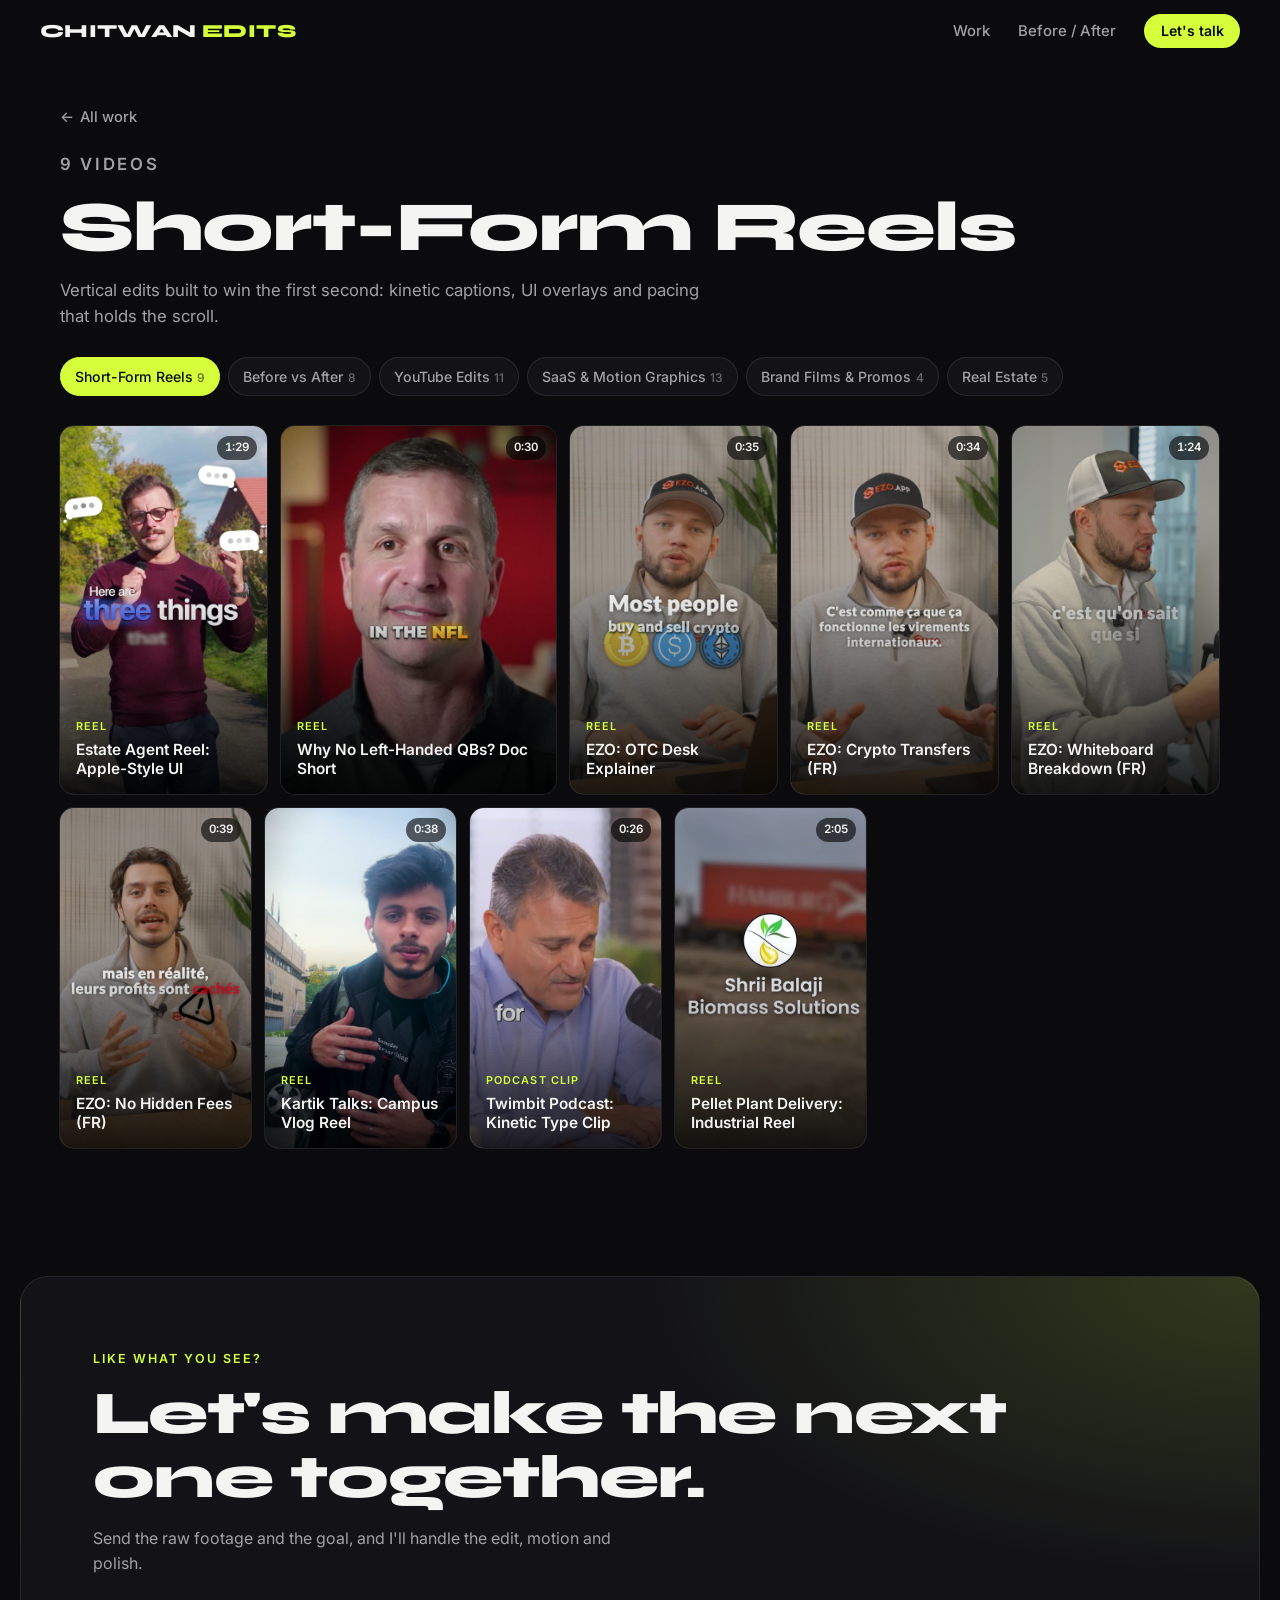
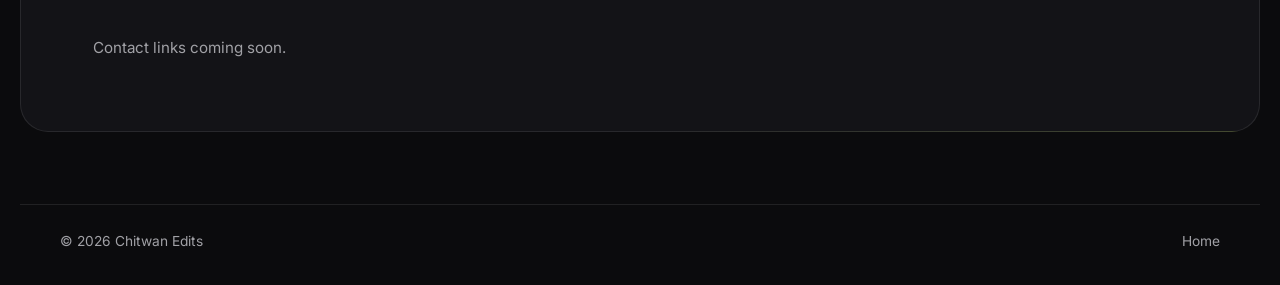
==== site/work.html @ 8f2af07e "Add Chitwan Edits portfolio site Static site with a scattered-clip hero, six work categories, hover " ====
<!doctype html>
<html lang="en">
<head>
  <meta charset="utf-8">
  <meta name="viewport" content="width=device-width, initial-scale=1">
  <title>Work | Chitwan Edits</title>
  <meta name="description" content="Video editing portfolio by Chitwan Edits: reels, YouTube edits, brand films, motion graphics and real estate videos.">
  <meta property="og:title" content="Work | Chitwan Edits">
  <meta property="og:description" content="Reels, YouTube edits, brand films and motion graphics that make people stop scrolling.">
  <meta property="og:type" content="website">
  <meta property="og:site_name" content="Chitwan Edits">
  <meta name="twitter:card" content="summary_large_image">
  <meta name="theme-color" content="#0b0b0d">
  <link rel="icon" href="data:image/svg+xml,%3Csvg xmlns='http://www.w3.org/2000/svg' viewBox='0 0 64 64'%3E%3Crect width='64' height='64' rx='14' fill='%23d4ff3a'/%3E%3Cpath d='M26 20l20 12-20 12z' fill='%230b0b0d'/%3E%3C/svg%3E">
  <link rel="preconnect" href="https://fonts.googleapis.com">
  <link rel="preconnect" href="https://fonts.gstatic.com" crossorigin>
  <link href="https://fonts.googleapis.com/css2?family=Inter:wght@400;500;600&family=Syne:wght@700;800&display=swap" rel="stylesheet">
  <link rel="stylesheet" href="assets/css/style.css">
</head>
<body data-page="category">
  <header class="nav">
    <a class="brand" href="index.html" aria-label="Chitwan Edits home">Chitwan<span>Edits</span></a>
    <nav class="nav-links" aria-label="Main">
      <a href="index.html#work">Work</a>
      <a class="hide-sm" href="work.html?c=before-after">Before / After</a>
      <a class="btn btn-accent btn-small" href="#contact">Let's talk</a>
    </nav>
  </header>

  <main class="catpage wrap">
    <a class="back" href="index.html#work"><span aria-hidden="true">←</span> All work</a>
    <div class="catpage-head">
      <p class="eyebrow" id="cat-count"></p>
      <h1 id="cat-title"></h1>
      <p id="cat-blurb"></p>
    </div>
    <nav class="chips" id="cat-chips" aria-label="Categories"></nav>
    <div class="gallery" id="gallery"></div>
  </main>

  <section class="contact wrap" id="contact">
    <div class="contact-panel reveal">
      <p class="eyebrow">Like what you see?</p>
      <h2>Let's make the next one together.</h2>
      <p class="lead">Send the raw footage and the goal, and I'll handle the edit, motion and polish.</p>
      <div class="contact-links" id="contact-links"></div>
    </div>
  </section>

  <footer class="foot wrap">
    <span>© <span data-year></span> Chitwan Edits</span>
    <a href="index.html">Home</a>
  </footer>

  <div class="lightbox" id="lightbox" role="dialog" aria-modal="true" aria-labelledby="lb-title" hidden>
    <div class="lb-backdrop" data-close></div>
    <div class="lb-panel">
      <div class="lb-stage" id="lb-stage"></div>
      <div class="lb-meta">
        <div>
          <p class="lb-tag" id="lb-tag"></p>
          <h3 id="lb-title"></h3>
        </div>
        <div class="lb-controls">
          <button class="lb-btn" type="button" data-prev aria-label="Previous video">←</button>
          <button class="lb-btn" type="button" data-next aria-label="Next video">→</button>
          <button class="lb-btn" type="button" data-close aria-label="Close">✕</button>
        </div>
      </div>
    </div>
  </div>

  <script src="data/site.js"></script>
  <script src="data/videos.js"></script>
  <script src="assets/js/app.js"></script>
</body>
</html>
---- site/assets/css/style.css ----
:root {
  --bg: #0b0b0d;
  --bg-2: #131317;
  --bg-3: #1b1b21;
  --line: rgba(255, 255, 255, 0.09);
  --text: #f4f4f2;
  --muted: #a1a1a6;
  --accent: #d4ff3a;
  --accent-ink: #0b0b0d;
  --radius: 14px;
  --gap: 14px;
  --wrap: 1240px;
  --display: 'Syne', 'Arial Black', sans-serif;
  --body: 'Inter', system-ui, -apple-system, 'Segoe UI', sans-serif;
  color-scheme: dark;
}

*, *::before, *::after { box-sizing: border-box; }
html { scroll-behavior: smooth; -webkit-text-size-adjust: 100%; }
body {
  margin: 0;
  background: var(--bg);
  color: var(--text);
  font-family: var(--body);
  font-size: 16px;
  line-height: 1.55;
  -webkit-font-smoothing: antialiased;
  overflow-x: hidden;
}
img, video { display: block; max-width: 100%; }
a { color: inherit; text-decoration: none; }
button { font: inherit; color: inherit; background: none; border: 0; padding: 0; cursor: pointer; }
h1, h2, h3 { margin: 0; font-family: var(--display); font-weight: 700; line-height: 1.05; letter-spacing: -0.01em; }
p { margin: 0; }
:focus-visible { outline: 2px solid var(--accent); outline-offset: 3px; border-radius: 6px; }

.wrap { width: 100%; max-width: var(--wrap); margin: 0 auto; padding: 0 clamp(16px, 4vw, 40px); }
.eyebrow {
  font-size: 0.78rem;
  font-weight: 600;
  letter-spacing: 0.16em;
  text-transform: uppercase;
  color: var(--accent);
}

/* ---------- Buttons ---------- */
.btn {
  display: inline-flex;
  align-items: center;
  gap: 0.5em;
  padding: 0.85em 1.4em;
  border-radius: 999px;
  font-weight: 600;
  font-size: 0.95rem;
  line-height: 1;
  border: 1px solid transparent;
  transition: transform 0.2s ease, background 0.2s ease, border-color 0.2s ease, color 0.2s ease;
  white-space: nowrap;
}
.btn:hover { transform: translateY(-2px); }
.btn-accent { background: var(--accent); color: var(--accent-ink); }
.btn-accent:hover { background: #e3ff7a; }
.btn-ghost { border-color: rgba(255, 255, 255, 0.28); background: rgba(255, 255, 255, 0.06); backdrop-filter: blur(6px); }
.btn-ghost:hover { border-color: var(--text); }
.btn-small { padding: 0.65em 1.1em; font-size: 0.88rem; }

/* ---------- Nav ---------- */
.nav {
  position: fixed;
  inset: 0 0 auto 0;
  z-index: 50;
  display: flex;
  align-items: center;
  justify-content: space-between;
  gap: 16px;
  padding: 14px clamp(16px, 4vw, 40px);
  transition: background 0.3s ease, border-color 0.3s ease, padding 0.3s ease;
  border-bottom: 1px solid transparent;
}
.nav.scrolled {
  background: rgba(11, 11, 13, 0.78);
  backdrop-filter: blur(14px);
  -webkit-backdrop-filter: blur(14px);
  border-bottom-color: var(--line);
  padding-top: 10px;
  padding-bottom: 10px;
}
.brand {
  font-family: var(--display);
  font-weight: 800;
  font-size: 1.15rem;
  letter-spacing: 0.02em;
  text-transform: uppercase;
}
.brand span { color: var(--accent); margin-left: 0.3em; }
.nav-links { display: flex; align-items: center; gap: clamp(12px, 2.4vw, 28px); font-size: 0.93rem; font-weight: 500; }
.nav-links a:not(.btn) { color: var(--muted); transition: color 0.2s; }
.nav-links a:not(.btn):hover, .nav-links a[aria-current='page'] { color: var(--text); }

/* ---------- Hero: headline on a clean background, clips scattered around it ---------- */
.hero {
  position: relative;
  min-height: max(100svh, 620px);
  display: flex;
  flex-direction: column;
  align-items: center;
  justify-content: center;
  overflow: hidden;
  isolation: isolate;
  background: radial-gradient(55% 50% at 50% 48%, #17171d 0%, var(--bg) 75%);
}
.hero::before {
  content: '';
  position: absolute;
  inset: 0;
  z-index: -1;
  background-image: radial-gradient(rgba(255, 255, 255, 0.07) 1px, transparent 1px);
  background-size: 26px 26px;
  -webkit-mask-image: radial-gradient(70% 60% at 50% 50%, #000 20%, transparent 85%);
  mask-image: radial-gradient(70% 60% at 50% 50%, #000 20%, transparent 85%);
}
.hero-inner {
  position: relative;
  z-index: 2;
  width: min(680px, 50vw);
  text-align: center;
  padding: 90px 0 70px;
}
.hero-title {
  margin-top: 18px;
  font-weight: 800;
  font-size: clamp(2.3rem, 4.6vw, 4.7rem);
  line-height: 0.98;
  letter-spacing: -0.025em;
}
.hero-title em { font-style: normal; color: var(--accent); }
.hero-sub {
  margin: 22px auto 0;
  max-width: 44ch;
  font-size: clamp(1rem, 1.3vw, 1.13rem);
  color: #c9c9cf;
}
.hero-cta { display: flex; flex-wrap: wrap; justify-content: center; gap: 12px; margin-top: 30px; }

/* Desktop: tiles scattered around the edges. Size unit shrinks on narrower screens. */
.hero-collage {
  --u: min(1vmin, 0.7vw);
  --mx: 0;
  --my: 0;
  --sy: 0;
  position: absolute;
  inset: 0;
  z-index: 1;
}
.tile {
  position: absolute;
  left: var(--x);
  top: var(--y);
  width: calc(var(--w) * var(--u));
  height: calc(var(--h) * var(--u));
  transform:
    translate(-50%, -50%)
    translate3d(calc(var(--mx) * var(--d) * -22px), calc(var(--my) * var(--d) * -16px + var(--sy) * var(--d) * -160px), 0);
  opacity: 0;
  scale: 0.82;
  transition: opacity 0.7s ease var(--delay), scale 0.9s cubic-bezier(0.2, 0.8, 0.2, 1) var(--delay);
  will-change: transform;
}
.hero.ready .tile { opacity: 1; scale: 1; }
.tile-inner {
  display: block;
  width: 100%;
  height: 100%;
  border-radius: 12px;
  overflow: hidden;
  background: var(--bg-3);
  box-shadow: 0 24px 50px -22px rgba(0, 0, 0, 0.9), 0 0 0 1px rgba(255, 255, 255, 0.1);
  transform: rotate(var(--r));
  animation: tile-float var(--float) ease-in-out infinite alternate;
  transition: box-shadow 0.25s ease, scale 0.3s ease;
}
.tile video, .tile img { width: 100%; height: 100%; object-fit: cover; }
@keyframes tile-float {
  from { transform: rotate(var(--r)) translateY(-5px); }
  to { transform: rotate(var(--r)) translateY(5px); }
}
@media (hover: hover) {
  .tile:hover { z-index: 3; }
  .tile:hover .tile-inner { scale: 1.08; box-shadow: 0 0 0 2px var(--accent), 0 24px 50px -18px rgba(212, 255, 58, 0.35); }
}

/* Phones, tablets and short screens: two drifting rows of clips above and below the text. */
.hero-strip { display: none; }
.hero.strips { --strip-h: clamp(108px, 17vw, 168px); gap: clamp(20px, 5vh, 56px); padding: 80px 0 18px; }
.hero.strips .hero-collage { display: none; }
.hero.strips .hero-strip { display: block; width: 100%; overflow: hidden; padding: 8px 0; }
.hero.strips .hero-inner { width: 100%; padding: 0 clamp(16px, 5vw, 40px); }
.strip-track {
  display: flex;
  gap: 10px;
  width: max-content;
  animation: strip-drift var(--drift-time, 30s) ease-in-out infinite alternate;
}
.hero-strip[data-strip='1'] .strip-track { animation-direction: alternate-reverse; }
@keyframes strip-drift { to { transform: translateX(var(--drift, 0px)); } }
.hero.strips .tile {
  position: relative;
  left: auto;
  top: auto;
  flex: none;
  height: var(--strip-h, 124px);
  width: calc(var(--strip-h, 124px) * var(--a));
  transform: none;
}
.hero.strips .tile-inner { animation: none; transform: none; border-radius: 10px; }

.scroll-hint {
  position: absolute;
  left: 50%;
  bottom: 22px;
  z-index: 2;
  transform: translateX(-50%);
  display: flex;
  flex-direction: column;
  align-items: center;
  gap: 10px;
  font-size: 0.72rem;
  font-weight: 600;
  letter-spacing: 0.16em;
  text-transform: uppercase;
  color: var(--muted);
  white-space: nowrap;
  transition: opacity 0.4s ease, color 0.2s;
}
.scroll-hint:hover { color: var(--text); }
.scroll-hint.gone { opacity: 0; pointer-events: none; }
.scroll-mouse {
  position: relative;
  width: 22px;
  height: 34px;
  border: 2px solid currentColor;
  border-radius: 12px;
}
.scroll-mouse::after {
  content: '';
  position: absolute;
  left: 50%;
  top: 6px;
  width: 4px;
  height: 7px;
  margin-left: -2px;
  border-radius: 2px;
  background: var(--accent);
  animation: scroll-dot 1.6s ease-in-out infinite;
}
@keyframes scroll-dot {
  0% { transform: translateY(0); opacity: 0; }
  30% { opacity: 1; }
  100% { transform: translateY(12px); opacity: 0; }
}
.hero.strips .scroll-hint { position: static; transform: none; margin-top: 4px; }

/* ---------- Stats ---------- */
.stats { list-style: none; margin: 0; padding: 0; display: flex; flex-wrap: wrap; gap: 14px clamp(24px, 4vw, 48px); }
.stats li { display: flex; flex-direction: column; }
.stats strong { font-family: var(--display); font-size: clamp(1.5rem, 3vw, 2.1rem); font-weight: 700; line-height: 1.1; }
.stats span { font-size: 0.85rem; color: var(--muted); }

/* ---------- Marquee ---------- */
.marquee {
  border-block: 1px solid var(--line);
  overflow: hidden;
  background: var(--bg-2);
  user-select: none;
}
.marquee-track {
  display: flex;
  width: max-content;
  animation: marquee 38s linear infinite;
}
.marquee-track span {
  display: flex;
  align-items: center;
  gap: 28px;
  padding: 16px 14px;
  font-family: var(--display);
  font-weight: 700;
  font-size: clamp(1rem, 2vw, 1.35rem);
  text-transform: uppercase;
  letter-spacing: 0.04em;
  white-space: nowrap;
}
.marquee-track span::after { content: '✦'; color: var(--accent); font-size: 0.8em; }
@keyframes marquee { to { transform: translateX(-50%); } }

/* ---------- Chips ---------- */
.chips {
  display: flex;
  gap: 8px;
  overflow-x: auto;
  scrollbar-width: none;
  padding: 2px;
  margin: 0 -2px;
}
.chips::-webkit-scrollbar { display: none; }
.chip {
  flex: none;
  padding: 0.55em 1em;
  border-radius: 999px;
  border: 1px solid var(--line);
  background: var(--bg-2);
  color: var(--muted);
  font-size: 0.88rem;
  font-weight: 500;
  transition: color 0.2s, border-color 0.2s, background 0.2s;
}
.chip:hover { color: var(--text); border-color: rgba(255, 255, 255, 0.25); }
.chip[aria-current='page'] { background: var(--accent); border-color: var(--accent); color: var(--accent-ink); }
.chip small { opacity: 0.6; margin-left: 0.35em; font-size: 0.85em; }

/* ---------- Work sections ---------- */
.work { padding-top: clamp(48px, 8vw, 96px); }
.work-intro { display: flex; flex-wrap: wrap; align-items: end; justify-content: space-between; gap: 18px 32px; margin-bottom: 26px; }
.work-intro h2 { font-size: clamp(2rem, 4.6vw, 3.4rem); font-weight: 800; letter-spacing: -0.02em; }
.cat { padding: clamp(40px, 6vw, 72px) 0 0; scroll-margin-top: 80px; }
.cat-head {
  display: grid;
  grid-template-columns: auto 1fr auto;
  align-items: end;
  gap: 8px 20px;
  margin-bottom: 20px;
}
.cat-num {
  font-family: var(--display);
  font-weight: 700;
  color: var(--accent);
  font-size: 0.95rem;
  align-self: start;
  padding-top: 0.45em;
}
.cat-head h2 { font-size: clamp(1.6rem, 3.2vw, 2.5rem); }
.cat-head p { margin-top: 8px; color: var(--muted); max-width: 58ch; font-size: 0.98rem; }
.more-link {
  display: inline-flex;
  align-items: center;
  gap: 0.5em;
  font-weight: 600;
  font-size: 0.93rem;
  white-space: nowrap;
  padding-bottom: 3px;
  border-bottom: 1px solid rgba(255, 255, 255, 0.25);
  transition: border-color 0.2s, color 0.2s;
}
.more-link span { transition: transform 0.2s; }
.more-link:hover { border-color: var(--accent); color: var(--accent); }
.more-link:hover span { transform: translateX(4px); }
.more-mobile { display: none; margin-top: 16px; }

/* ---------- Justified rows & cards ---------- */
.row, .gallery { display: flex; flex-wrap: wrap; gap: var(--gap); }
.row.center { justify-content: center; }
.card {
  position: relative;
  flex: none;
  border-radius: var(--radius);
  overflow: hidden;
  background: var(--bg-3);
  text-align: left;
  isolation: isolate;
  box-shadow: 0 0 0 1px var(--line);
  transition: box-shadow 0.25s ease, transform 0.25s ease;
}
.card-media { position: absolute; inset: 0; }
.card-media img,
.card-media video {
  position: absolute;
  inset: 0;
  width: 100%;
  height: 100%;
  object-fit: cover;
  transition: transform 0.6s cubic-bezier(0.2, 0.7, 0.2, 1), opacity 0.3s ease;
}
.card-media video { opacity: 0; }
.card.playing .card-media video { opacity: 1; }
.card::after {
  content: '';
  position: absolute;
  inset: 0;
  background: linear-gradient(to top, rgba(0, 0, 0, 0.82) 0%, rgba(0, 0, 0, 0.25) 38%, transparent 60%);
  pointer-events: none;
}
.card-info {
  position: absolute;
  inset: auto 0 0 0;
  z-index: 2;
  padding: clamp(10px, 1.4vw, 16px);
}
.card-tag {
  display: inline-block;
  font-size: 0.68rem;
  font-weight: 600;
  letter-spacing: 0.1em;
  text-transform: uppercase;
  color: var(--accent);
}
.card-title {
  margin-top: 3px;
  font-family: var(--body);
  font-weight: 600;
  font-size: clamp(0.84rem, 1.2vw, 1rem);
  line-height: 1.25;
  letter-spacing: 0;
  display: -webkit-box;
  -webkit-line-clamp: 2;
  -webkit-box-orient: vertical;
  overflow: hidden;
}
.card-dur {
  position: absolute;
  top: 10px;
  right: 10px;
  z-index: 2;
  padding: 3px 8px;
  border-radius: 999px;
  background: rgba(0, 0, 0, 0.6);
  backdrop-filter: blur(6px);
  font-size: 0.72rem;
  font-weight: 600;
  font-variant-numeric: tabular-nums;
}
.card-play {
  position: absolute;
  top: 50%;
  left: 50%;
  z-index: 2;
  width: 58px;
  height: 58px;
  margin: -29px 0 0 -29px;
  border-radius: 50%;
  background: var(--accent);
  opacity: 0;
  transform: scale(0.7);
  transition: opacity 0.25s ease, transform 0.25s ease;
}
.card-play::before {
  content: '';
  position: absolute;
  top: 50%;
  left: 54%;
  transform: translate(-50%, -50%);
  border-style: solid;
  border-width: 9px 0 9px 15px;
  border-color: transparent transparent transparent var(--accent-ink);
}
@media (hover: hover) {
  .card:hover { box-shadow: 0 0 0 2px var(--accent), 0 18px 40px -18px rgba(212, 255, 58, 0.35); }
  .card:hover .card-media img,
  .card:hover .card-media video { transform: scale(1.035); }
  .card:hover .card-play { opacity: 1; transform: scale(1); }
}
.card:focus-visible { outline: none; box-shadow: 0 0 0 3px var(--accent); }
.card:focus-visible .card-play { opacity: 1; transform: scale(1); }
.card.tiny .card-tag { display: none; }
.card.tiny .card-info { padding: 8px; }
.card.tiny .card-title { font-size: 0.74rem; -webkit-line-clamp: 3; }
.card.tiny .card-dur { top: 6px; right: 6px; }

/* ---------- Testimonials ---------- */
.reviews { padding-top: clamp(64px, 9vw, 120px); }
.reviews h2 { font-size: clamp(1.8rem, 4vw, 2.8rem); margin: 10px 0 28px; }
.review-grid { display: grid; grid-template-columns: repeat(auto-fill, minmax(min(100%, 320px), 1fr)); gap: var(--gap); }
.review {
  margin: 0;
  padding: 26px;
  border-radius: var(--radius);
  background: var(--bg-2);
  border: 1px solid var(--line);
  display: flex;
  flex-direction: column;
  gap: 20px;
}
.review blockquote { margin: 0; font-size: 1.02rem; line-height: 1.6; }
.review blockquote::before { content: '“'; display: block; font-family: var(--display); font-size: 3rem; line-height: 0.6; color: var(--accent); margin-bottom: 10px; }
.review figcaption { font-size: 0.9rem; color: var(--muted); margin-top: auto; }
.review figcaption strong { display: block; color: var(--text); font-weight: 600; }

.clients { padding-top: clamp(48px, 7vw, 88px); }
.client-list { list-style: none; margin: 18px 0 0; padding: 0; display: flex; flex-wrap: wrap; gap: 12px 36px; }
.client-list li { font-family: var(--display); font-weight: 700; font-size: clamp(1.1rem, 2.4vw, 1.6rem); color: #d6d6da; }

/* ---------- Contact ---------- */
.contact { padding: clamp(72px, 10vw, 140px) 0 clamp(40px, 6vw, 72px); }
.contact-panel {
  position: relative;
  overflow: hidden;
  padding: clamp(32px, 6vw, 72px);
  border-radius: calc(var(--radius) * 2);
  background:
    radial-gradient(90% 120% at 100% 0%, rgba(212, 255, 58, 0.16), transparent 55%),
    var(--bg-2);
  border: 1px solid var(--line);
}
.contact-panel h2 { margin-top: 14px; font-size: clamp(2rem, 5vw, 3.8rem); font-weight: 800; letter-spacing: -0.02em; max-width: 16ch; }
.contact-panel p.lead { margin-top: 16px; color: var(--muted); max-width: 52ch; }
.contact-links { display: flex; flex-wrap: wrap; gap: 12px; margin-top: 32px; }
.contact-empty { margin-top: 28px; color: var(--muted); font-size: 0.95rem; }
.foot {
  display: flex;
  flex-wrap: wrap;
  justify-content: space-between;
  gap: 10px;
  padding-top: 26px;
  padding-bottom: 32px;
  color: var(--muted);
  font-size: 0.86rem;
  border-top: 1px solid var(--line);
}
.foot a:hover { color: var(--text); }

/* ---------- Category page ---------- */
.catpage { padding-top: 104px; min-height: 70vh; }
.back { display: inline-flex; gap: 0.4em; color: var(--muted); font-size: 0.92rem; font-weight: 500; }
.back:hover { color: var(--text); }
.catpage-head { margin: 22px 0 26px; }
.catpage-head h1 { font-size: clamp(2.2rem, 6vw, 4.4rem); font-weight: 800; letter-spacing: -0.02em; margin-top: 14px; }
.catpage-head p { margin-top: 12px; color: var(--muted); max-width: 60ch; font-size: 1.05rem; }
.catpage .chips { margin-bottom: 28px; }

/* ---------- Lightbox ---------- */
.lightbox {
  position: fixed;
  inset: 0;
  z-index: 100;
  display: flex;
  align-items: center;
  justify-content: center;
  padding: 16px;
}
.lightbox[hidden] { display: none; }
.lb-backdrop { position: absolute; inset: 0; background: rgba(5, 5, 7, 0.92); backdrop-filter: blur(10px); }
.lb-panel {
  position: relative;
  display: flex;
  flex-direction: column;
  gap: 14px;
  width: min(100%, calc((100svh - 150px) * var(--a, 1.7778)), 1280px);
  animation: lb-in 0.28s cubic-bezier(0.2, 0.7, 0.2, 1);
}
@keyframes lb-in { from { opacity: 0; transform: translateY(14px) scale(0.98); } }
.lb-stage {
  position: relative;
  aspect-ratio: var(--a, 1.7778);
  width: 100%;
  border-radius: var(--radius);
  overflow: hidden;
  background: #000;
  box-shadow: 0 30px 80px -20px rgba(0, 0, 0, 0.8);
}
.lb-stage video, .lb-stage iframe { width: 100%; height: 100%; border: 0; display: block; background: #000; }
.lb-note {
  position: absolute;
  left: 12px;
  bottom: 12px;
  padding: 6px 12px;
  border-radius: 999px;
  background: rgba(0, 0, 0, 0.7);
  font-size: 0.8rem;
}
.lb-meta { display: flex; align-items: center; justify-content: space-between; gap: 16px; width: 100%; }
.lb-meta h3 { font-family: var(--body); font-weight: 600; font-size: clamp(0.95rem, 2vw, 1.15rem); letter-spacing: 0; margin-top: 2px; }
.lb-tag { font-size: 0.72rem; font-weight: 600; letter-spacing: 0.1em; text-transform: uppercase; color: var(--accent); }
.lb-controls { display: flex; gap: 8px; flex: none; }
.lb-btn {
  width: 42px;
  height: 42px;
  border-radius: 50%;
  display: grid;
  place-items: center;
  background: rgba(255, 255, 255, 0.08);
  border: 1px solid var(--line);
  font-size: 1.05rem;
  transition: background 0.2s, color 0.2s;
}
.lb-btn:hover { background: var(--accent); color: var(--accent-ink); }
body.lb-open { overflow: hidden; }

/* ---------- Reveal on scroll ---------- */
.reveal { opacity: 0; transform: translateY(24px); transition: opacity 0.7s ease, transform 0.7s cubic-bezier(0.2, 0.7, 0.2, 1); }
.reveal.in { opacity: 1; transform: none; }

/* ---------- Responsive ---------- */
@media (max-width: 760px) {
  :root { --gap: 10px; }
  .cat-head { grid-template-columns: auto 1fr; }
  .cat-head .more-link { display: none; }
  .more-mobile { display: inline-flex; }
  .card-dur { top: 8px; right: 8px; font-size: 0.68rem; }
  .card-title { -webkit-line-clamp: 2; }
  .lb-meta { flex-wrap: wrap; }
}
@media (max-width: 560px) {
  .nav-links .hide-sm { display: none; }
  .nav-links { gap: 14px; }
  .brand { font-size: 0.95rem; letter-spacing: 0; }
  .btn-small { padding: 0.6em 0.95em; font-size: 0.84rem; }
  .hero.strips { --strip-h: 96px; gap: 16px; padding-top: 70px; }
  .hero.strips .hero-strip { padding: 4px 0; }
  .hero.strips .hero-title { margin-top: 12px; font-size: 2.15rem; }
  .hero.strips .hero-sub { margin-top: 14px; font-size: 0.97rem; }
  .hero.strips .hero-cta { margin-top: 20px; }
  .hero.strips .scroll-hint { gap: 8px; }
}

@media (prefers-reduced-motion: reduce) {
  html { scroll-behavior: auto; }
  .marquee-track, .strip-track, .tile-inner, .scroll-mouse::after { animation: none; }
  .tile { transition: none; }
  .reveal { opacity: 1; transform: none; transition: none; }
  .card, .card-media img, .card-media video, .btn { transition: none; }
}
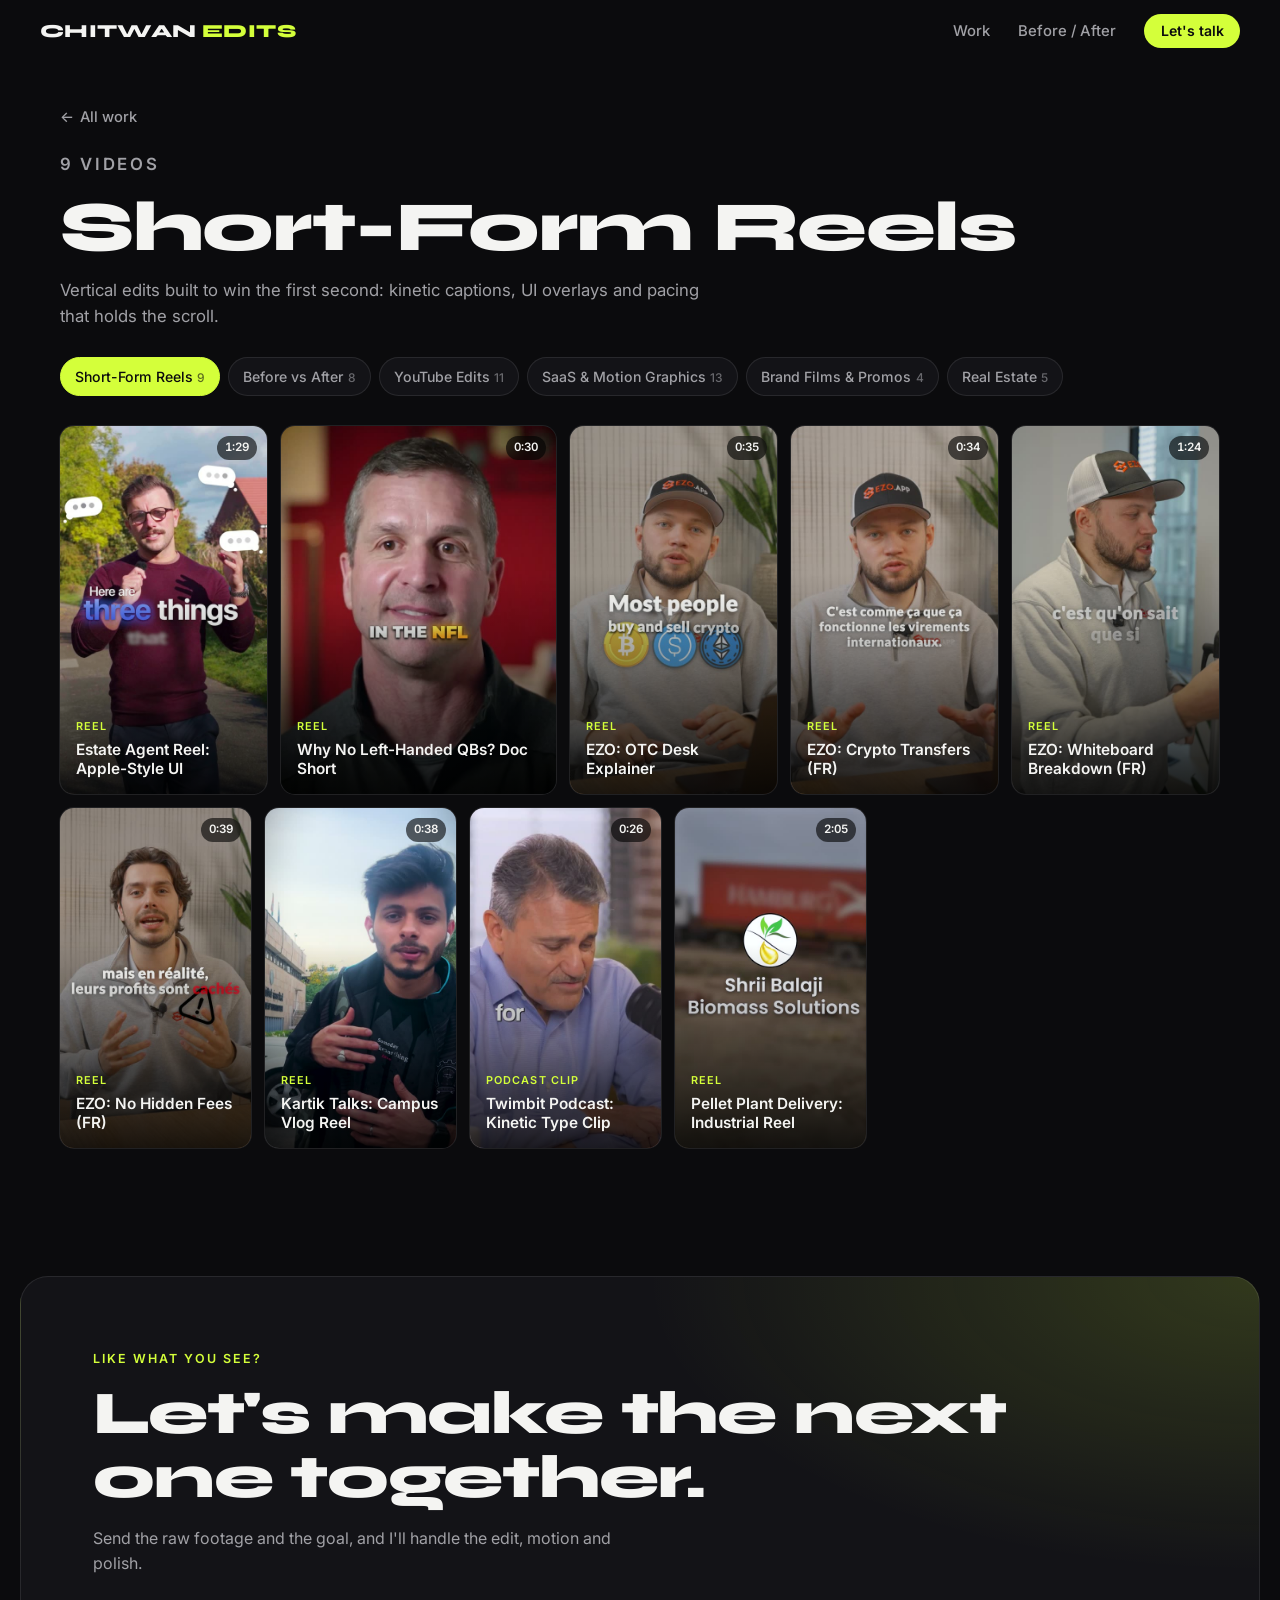
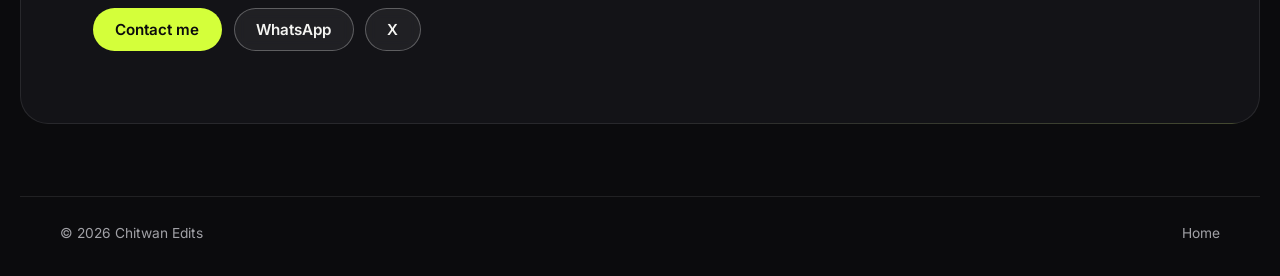
==== commit 0dde4114: "Add Contact me form popup Contact me (hero), Let's talk (nav) and the contact section open a form fo" ====
--- a/site/work.html
+++ b/site/work.html
@@ -8,6 +8,11 @@
   <meta property="og:title" content="Work | Chitwan Edits">
   <meta property="og:description" content="Reels, YouTube edits, brand films and motion graphics that make people stop scrolling.">
   <meta property="og:type" content="website">
+  <meta property="og:url" content="https://chitwanedits.com/work">
+  <meta property="og:image" content="https://chitwanedits.com/assets/img/share.jpg">
+  <meta property="og:image:width" content="1200">
+  <meta property="og:image:height" content="630">
+  <meta property="og:image:alt" content="Chitwan Edits: edits that make people stop scrolling">
   <meta property="og:site_name" content="Chitwan Edits">
   <meta name="twitter:card" content="summary_large_image">
   <meta name="theme-color" content="#0b0b0d">
@@ -23,7 +28,7 @@
     <nav class="nav-links" aria-label="Main">
       <a href="index.html#work">Work</a>
       <a class="hide-sm" href="work.html?c=before-after">Before / After</a>
-      <a class="btn btn-accent btn-small" href="#contact">Let's talk</a>
+      <a class="btn btn-accent btn-small" href="#contact" data-contact>Let's talk</a>
     </nav>
   </header>
 
--- a/site/assets/css/style.css
+++ b/site/assets/css/style.css
@@ -63,6 +63,8 @@
 .btn-ghost { border-color: rgba(255, 255, 255, 0.28); background: rgba(255, 255, 255, 0.06); backdrop-filter: blur(6px); }
 .btn-ghost:hover { border-color: var(--text); }
 .btn-small { padding: 0.65em 1.1em; font-size: 0.88rem; }
+.btn-glow { box-shadow: 0 10px 34px -8px rgba(212, 255, 58, 0.6); transition: transform 0.2s ease, background 0.2s ease, box-shadow 0.2s ease; }
+.btn-glow:hover { box-shadow: 0 14px 42px -8px rgba(212, 255, 58, 0.8); }
 
 /* ---------- Nav ---------- */
 .nav {
@@ -503,7 +505,6 @@
 .contact-panel h2 { margin-top: 14px; font-size: clamp(2rem, 5vw, 3.8rem); font-weight: 800; letter-spacing: -0.02em; max-width: 16ch; }
 .contact-panel p.lead { margin-top: 16px; color: var(--muted); max-width: 52ch; }
 .contact-links { display: flex; flex-wrap: wrap; gap: 12px; margin-top: 32px; }
-.contact-empty { margin-top: 28px; color: var(--muted); font-size: 0.95rem; }
 .foot {
   display: flex;
   flex-wrap: wrap;
@@ -584,6 +585,72 @@
 .lb-btn:hover { background: var(--accent); color: var(--accent-ink); }
 body.lb-open { overflow: hidden; }
 
+/* ---------- Contact form dialog ---------- */
+.contact-dialog {
+  width: min(540px, calc(100% - 32px));
+  max-height: calc(100svh - 32px);
+  padding: 0;
+  border: 1px solid var(--line);
+  border-radius: calc(var(--radius) * 1.6);
+  background:
+    radial-gradient(90% 70% at 100% 0%, rgba(212, 255, 58, 0.12), transparent 55%),
+    var(--bg-2);
+  color: var(--text);
+  overflow-y: auto;
+  overscroll-behavior: contain;
+  box-shadow: 0 30px 80px -20px rgba(0, 0, 0, 0.8);
+}
+.contact-dialog[open] { animation: lb-in 0.28s cubic-bezier(0.2, 0.7, 0.2, 1); }
+.contact-dialog::backdrop { background: rgba(5, 5, 7, 0.85); backdrop-filter: blur(8px); }
+.cd-body { position: relative; padding: clamp(24px, 5vw, 36px); }
+.cd-close { position: absolute; top: 14px; right: 14px; }
+.contact-dialog h2 { margin-top: 10px; padding-right: 40px; font-size: clamp(1.6rem, 4.5vw, 2.1rem); font-weight: 800; letter-spacing: -0.02em; }
+.cd-lead { margin-top: 8px; color: var(--muted); font-size: 0.95rem; }
+.field { display: grid; gap: 6px; margin-top: 16px; font-size: 0.86rem; font-weight: 600; color: #d6d6da; }
+.field input, .field textarea {
+  width: 100%;
+  padding: 12px 14px;
+  border: 1px solid rgba(255, 255, 255, 0.14);
+  border-radius: 12px;
+  background: var(--bg);
+  color: var(--text);
+  font: 400 1rem/1.45 var(--body);
+  transition: border-color 0.2s, box-shadow 0.2s;
+}
+.field textarea { resize: vertical; min-height: 120px; }
+.field input::placeholder, .field textarea::placeholder { color: #6e6e74; }
+.field input:focus, .field textarea:focus { outline: none; border-color: var(--accent); box-shadow: 0 0 0 3px rgba(212, 255, 58, 0.18); }
+.cd-trap { position: absolute; left: -9999px; width: 1px; height: 1px; opacity: 0; }
+.cd-send { width: 100%; justify-content: center; margin-top: 22px; padding: 1em 1.4em; font-size: 1rem; }
+.cd-send:disabled { opacity: 0.6; cursor: progress; transform: none; }
+.cd-status { margin-top: 12px; font-size: 0.9rem; color: var(--muted); }
+.cd-status:empty { display: none; }
+.cd-status.error { color: #ff9a8a; }
+.cd-status a { color: var(--accent); text-decoration: underline; }
+.cd-done { padding: 18px 0 6px; text-align: center; }
+.cd-check {
+  display: inline-grid;
+  place-items: center;
+  width: 56px;
+  height: 56px;
+  border-radius: 50%;
+  background: var(--accent);
+  color: var(--accent-ink);
+  font-size: 1.6rem;
+  font-weight: 700;
+}
+.cd-done h2 { margin-top: 16px; padding-right: 0; }
+.cd-done .btn { margin-top: 22px; }
+.cd-alt {
+  display: flex;
+  flex-wrap: wrap;
+  align-items: center;
+  gap: 10px;
+  padding: 18px clamp(24px, 5vw, 36px) clamp(22px, 5vw, 30px);
+  border-top: 1px solid var(--line);
+}
+.cd-alt span { margin-right: auto; color: var(--muted); font-size: 0.9rem; }
+
 /* ---------- Reveal on scroll ---------- */
 .reveal { opacity: 0; transform: translateY(24px); transition: opacity 0.7s ease, transform 0.7s cubic-bezier(0.2, 0.7, 0.2, 1); }
 .reveal.in { opacity: 1; transform: none; }
@@ -609,6 +676,8 @@
   .hero.strips .hero-sub { margin-top: 14px; font-size: 0.97rem; }
   .hero.strips .hero-cta { margin-top: 20px; }
   .hero.strips .scroll-hint { gap: 8px; }
+  .cd-alt span { width: 100%; }
+  .cd-alt .btn { flex: 1 1 auto; justify-content: center; }
 }
 
 @media (prefers-reduced-motion: reduce) {
